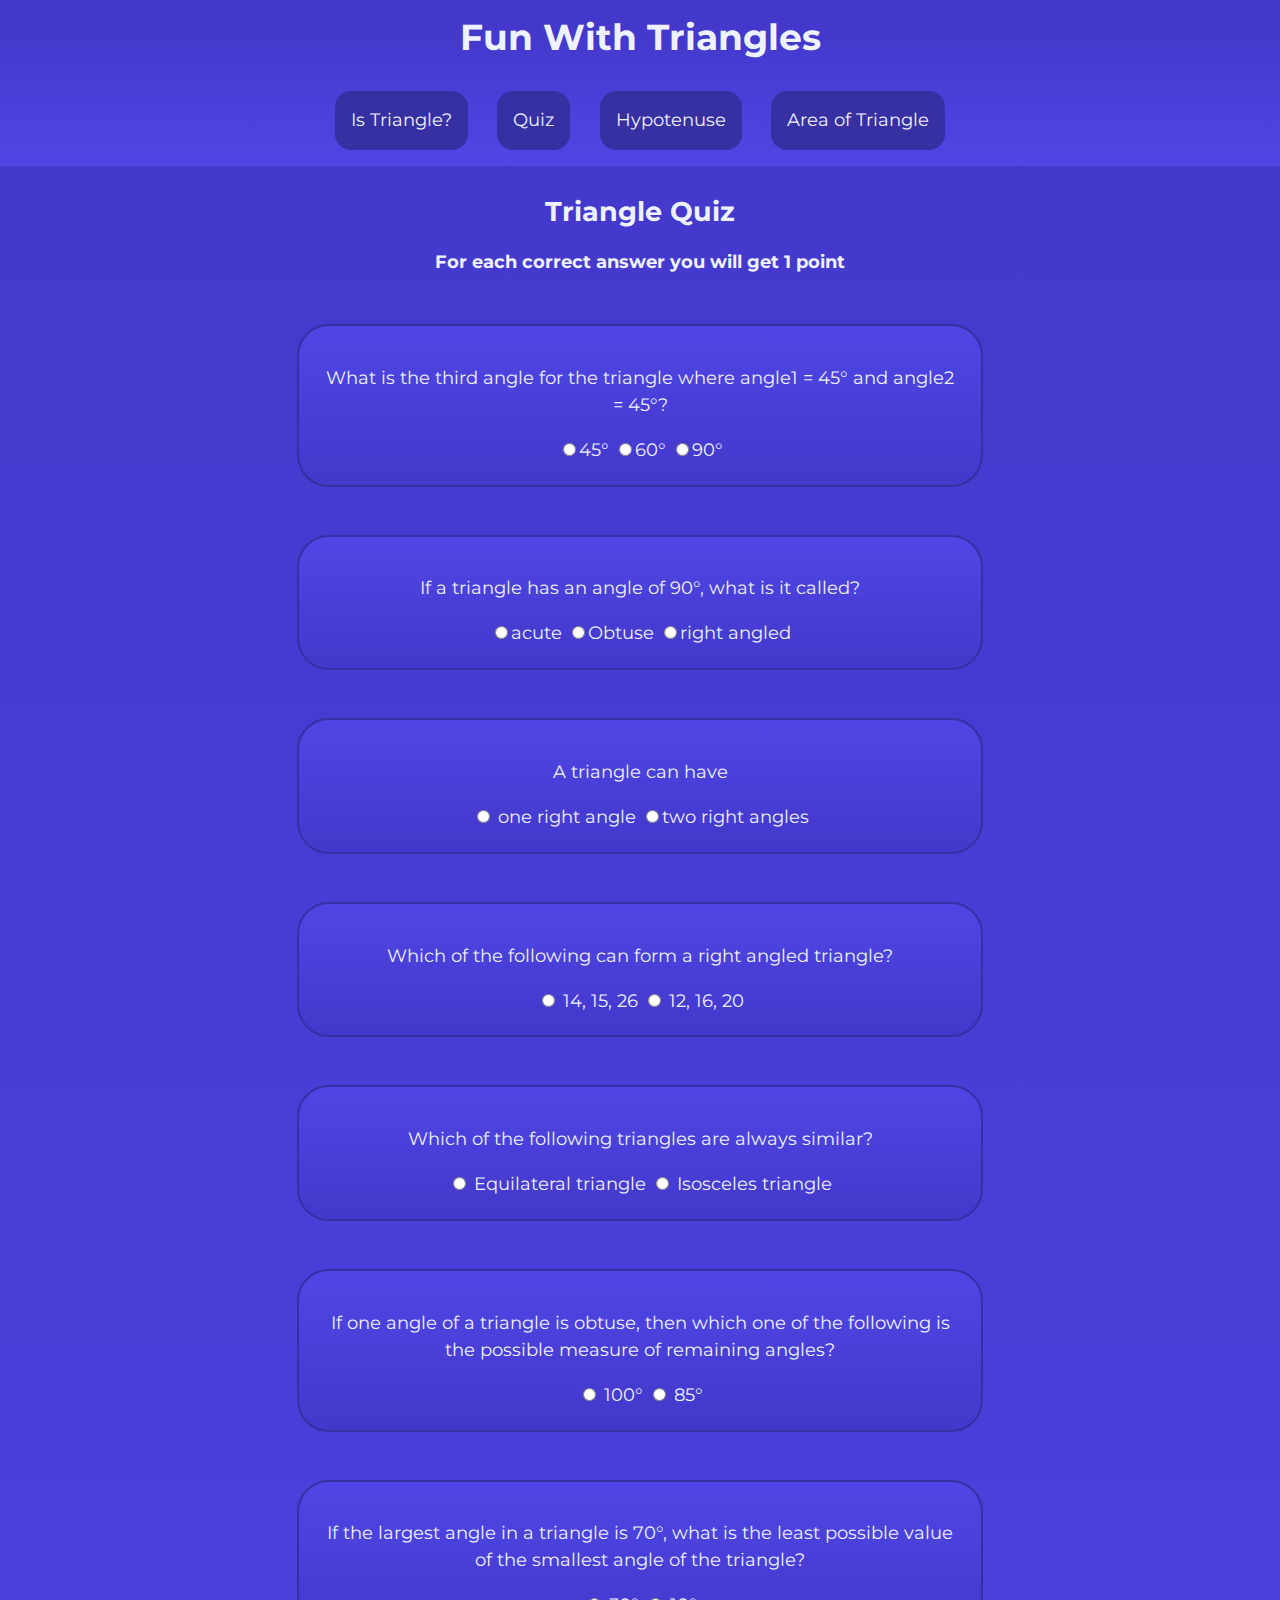
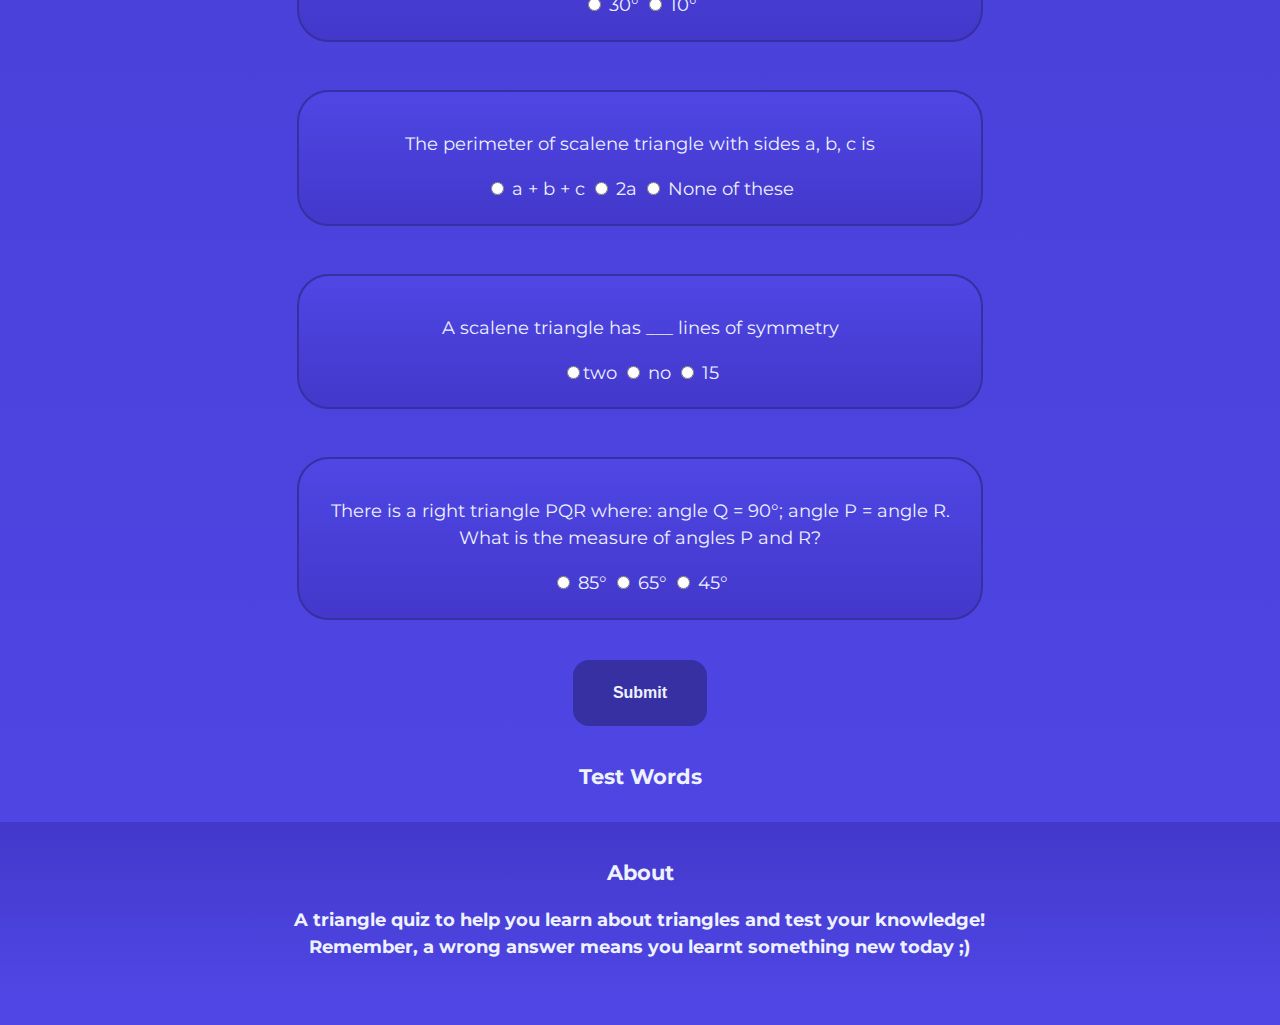
==== index.html @ 400bb60c "initial commit: styled index.html" ====
<!DOCTYPE html>
<html lang="en">
  <head>
    <meta charset="UTF-8" />
    <meta http-equiv="X-UA-Compatible" content="IE=edge" />
    <meta name="viewport" content="width=device-width, initial-scale=1.0" />
    <title>Quiz</title>
    <link rel="stylesheet" href="style.css" />
  </head>
  <body>
    <header class="hero">
      <h1>Fun With Triangles</h1>
      <nav>
        <a href="isTriangle.html">Is Triangle?</a>
        <a href="index.html" class="active">Quiz</a>
        <a href="hypotenuse.html">Hypotenuse</a>
        <a href="areaOfTriangle.html">Area of Triangle</a>
      </nav>
    </header>

    <main class="quiz">
      <h2>Triangle Quiz</h2>
      <h4>For each correct answer you will get 1 point</h4>
      <form class="quiz-form">
        <div class="question-container">
          <p>
            What is the third angle for the triangle where angle1 = 45° and
            angle2 = 45°?
          </p>
          <label>
            <input type="radio" name="question1" value="45°" />45°
          </label>
          <label>
            <input type="radio" name="question1" value="60°" />60°
          </label>
          <label>
            <input type="radio" name="question1" value="90°" />90°
          </label>
        </div>

        <div class="question-container">
          <p>If a triangle has an angle of 90°, what is it called?</p>
          <label>
            <input type="radio" name="question2" value="acute" />acute
          </label>
          <label>
            <input type="radio" name="question2" value="Obtuse" />Obtuse
          </label>
          <label>
            <input type="radio" name="question2" value="right angled" />right
            angled
          </label>
        </div>
        <div class="question-container">
          <p>A triangle can have</p>
          <label>
            <input type="radio" name="question3" value="one right angle" />
            one right angle
          </label>
          <label
            ><input type="radio" name="question3" value="two right angles" />two
            right angles</label
          >
        </div>
        <div class="question-container">
          <p>Which of the following can form a right angled triangle?</p>
          <label>
            <input type="radio" name="question4" value="14, 15, 26" />
            14, 15, 26
          </label>
          <label>
            <input type="radio" name="question4" value="12, 16, 20" />
            12, 16, 20</label
          >
        </div>
        <div class="question-container">
          <p>Which of the following triangles are always similar?</p>
          <label>
            <input type="radio" name="question5" value="Equilateral triangle" />
            Equilateral triangle
          </label>
          <label>
            <input type="radio" name="question5" value="Isosceles triangle" />
            Isosceles triangle</label
          >
        </div>
        <div class="question-container">
          <p>
            If one angle of a triangle is obtuse, then which one of the
            following is the possible measure of remaining angles?
          </p>
          <label>
            <input type="radio" name="question6" value="100°" />
            100°
          </label>
          <label>
            <input type="radio" name="question6" value="85°" />
            85°</label
          >
        </div>

        <div class="question-container">
          <p>
            If the largest angle in a triangle is 70°, what is the least
            possible value of the smallest angle of the triangle?
          </p>
          <label>
            <input type="radio" name="question7" value="30°" />
            30°
          </label>
          <label>
            <input type="radio" name="question7" value="10°" />
            10°
          </label>
        </div>

        <div class="question-container">
          <p>The perimeter of scalene triangle with sides a, b, c is</p>
          <label>
            <input type="radio" name="question8" value="a + b + c" />
            a + b + c
          </label>
          <label>
            <input type="radio" name="question8" value="2a" />
            2a
          </label>
          <label>
            <input type="radio" name="question8" value="None of these" />
            None of these
          </label>
        </div>

        <div class="question-container">
          <p>A scalene triangle has ___ lines of symmetry</p>
          <label>
            <input type="radio" name="question9" value="two" />two
          </label>
          <label>
            <input type="radio" name="question9" value="no" />
            no
          </label>
          <label>
            <input type="radio" name="question9" value="15" />
            15
          </label>
        </div>

        <div class="question-container">
          <p>
            There is a right triangle PQR where: angle Q = 90°; angle P = angle
            R. What is the measure of angles P and R?
          </p>
          <label>
            <input type="radio" name="question10" value="85°" />
            85°
          </label>
          <label>
            <input type="radio" name="question10" value="65°" />
            65°
          </label>
          <label>
            <input type="radio" name="question10" value="45°" />
            45°
          </label>
        </div>
      </form>
      <button class="submit-button">Submit</button>
      <h3 class="output">Test Words</h3>
    </main>

    <footer class="footer">
        <h3>About</h3>
        <p>A triangle quiz to help you learn about triangles and test your knowledge! Remember, a wrong answer means you learnt something new today ;)</p>
    </footer>
  </body>
</html>
---- style.css ----
@import url("https://fonts.googleapis.com/css2?family=Montserrat:wght@400;700;800&display=swap");

/**Basic Setup**/

:root {
  --primary-color: #4338ca;
  --text-color-light: #eef2ff;
  --gradient-dark: var(--primary-color);
  --gradient-light: #4f46e5;
  --button-color: #3730a3;
  --quiz-border: #3730a3;
}

body {
  background-image: linear-gradient(
    var(--gradient-dark),
    var(--gradient-light)
  );
  font-family: "Montserrat", sans-serif;
  margin: 0;
  padding: 0;
  box-sizing: border-box;
  text-rendering: optimizeLegibility;
  text-align: center;
  color: var(--text-color-light);
  font-size: 18px;
  line-height: 150%;
}

h2 {
  margin-top: 2rem;
  font-weight: bolder;
}

h3 {
  font-weight: bolder;
}

/**Header**/

.hero {
  background-image: linear-gradient(
    var(--gradient-dark),
    var(--gradient-light)
  );
}

nav {
  display: flex;
  margin: 1rem auto;
  width: 50%;
}

nav a {
  margin: 1rem auto;
  display: inline;
  text-decoration: none;
  color: var(--text-color-light);
  padding: 1rem;
  background-color: var(--button-color);
  border-radius: 1rem;
}

/**Quiz**/

.quiz-form {
  display: flex;
  flex-direction: column;
}

.question-container {
  border: 2px solid var(--quiz-border);
  width: 50%;
  margin: 1.5rem auto;
  padding: 1.3rem;
  border-radius: 2rem;
  background-image: linear-gradient(
    var(--gradient-light),
    var(--gradient-dark)
  );
}

.submit-button {
  margin: 1rem auto;
  padding: 0.5rem 1.5rem;
  background-color: var(--button-color);
  border: 1rem solid var(--quiz-border);
  border-radius: 1rem;
  color: var(--text-color-light);
  font-size: 16px;
  font-weight: bold;
}

.footer {
  background-image: linear-gradient(
    var(--gradient-dark),
    var(--gradient-light)
  );
  padding: 1rem;
  margin: 2rem auto;
}

.footer p {
  width: 60%;
  margin: 1rem auto;
  font-weight: bold;
}
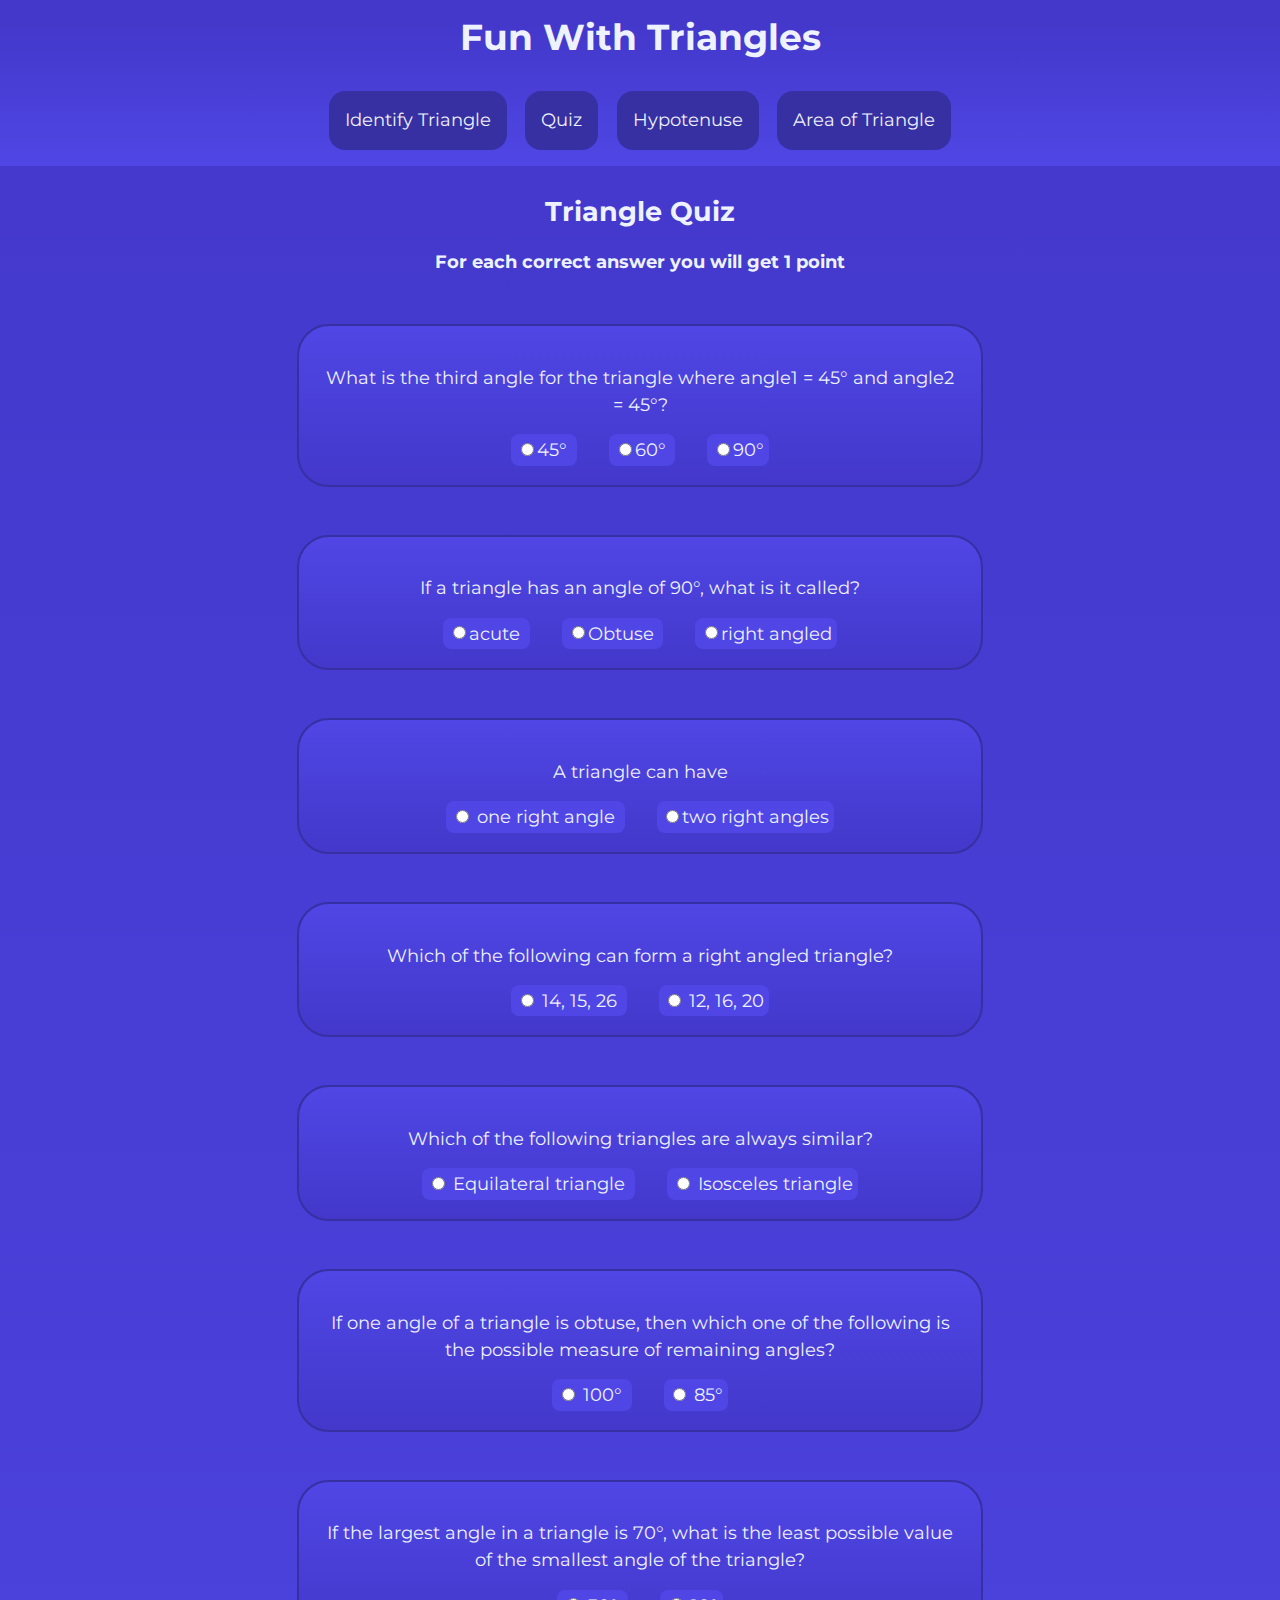
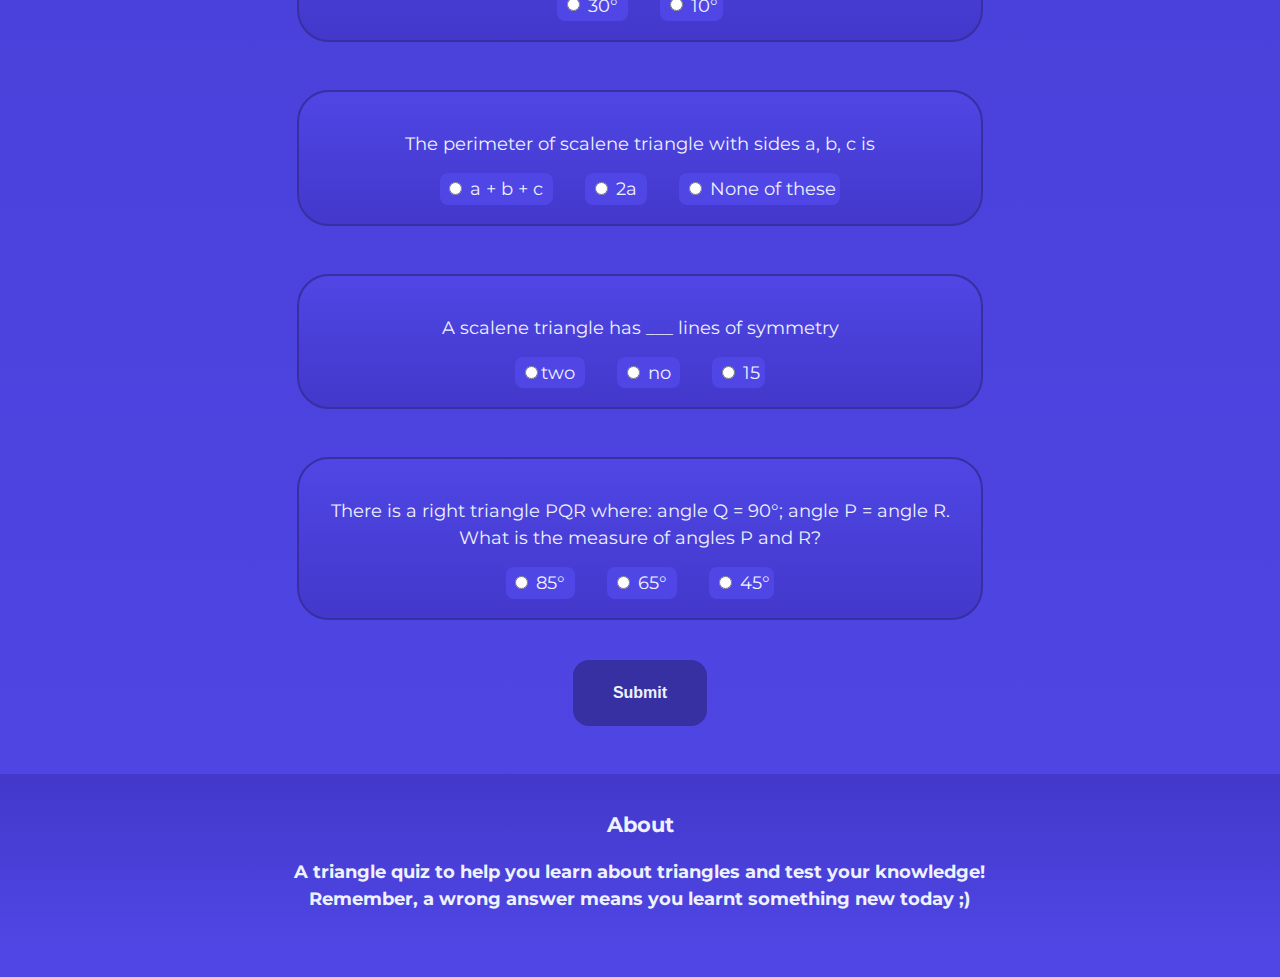
==== commit 3b707dd6: "feat: added functionality to quiz, updated style" ====
--- a/index.html
+++ b/index.html
@@ -11,7 +11,7 @@
     <header class="hero">
       <h1>Fun With Triangles</h1>
       <nav>
-        <a href="isTriangle.html">Is Triangle?</a>
+        <a href="identifyTriangle.html">Identify Triangle</a>
         <a href="index.html" class="active">Quiz</a>
         <a href="hypotenuse.html">Hypotenuse</a>
         <a href="areaOfTriangle.html">Area of Triangle</a>
@@ -27,59 +27,59 @@
             What is the third angle for the triangle where angle1 = 45° and
             angle2 = 45°?
           </p>
-          <label>
+          <label class="option-box">
             <input type="radio" name="question1" value="45°" />45°
           </label>
-          <label>
+          <label class="option-box">
             <input type="radio" name="question1" value="60°" />60°
           </label>
-          <label>
+          <label class="option-box">
             <input type="radio" name="question1" value="90°" />90°
           </label>
         </div>
 
         <div class="question-container">
           <p>If a triangle has an angle of 90°, what is it called?</p>
-          <label>
+          <label class="option-box">
             <input type="radio" name="question2" value="acute" />acute
           </label>
-          <label>
+          <label class="option-box">
             <input type="radio" name="question2" value="Obtuse" />Obtuse
           </label>
-          <label>
+          <label class="option-box">
             <input type="radio" name="question2" value="right angled" />right
             angled
           </label>
         </div>
         <div class="question-container">
           <p>A triangle can have</p>
-          <label>
+          <label class="option-box">
             <input type="radio" name="question3" value="one right angle" />
             one right angle
           </label>
-          <label
+          <label class="option-box"
             ><input type="radio" name="question3" value="two right angles" />two
             right angles</label
           >
         </div>
         <div class="question-container">
           <p>Which of the following can form a right angled triangle?</p>
-          <label>
+          <label class="option-box">
             <input type="radio" name="question4" value="14, 15, 26" />
             14, 15, 26
           </label>
-          <label>
+          <label class="option-box">
             <input type="radio" name="question4" value="12, 16, 20" />
             12, 16, 20</label
           >
         </div>
         <div class="question-container">
           <p>Which of the following triangles are always similar?</p>
-          <label>
+          <label class="option-box">
             <input type="radio" name="question5" value="Equilateral triangle" />
             Equilateral triangle
           </label>
-          <label>
+          <label class="option-box">
             <input type="radio" name="question5" value="Isosceles triangle" />
             Isosceles triangle</label
           >
@@ -89,11 +89,11 @@
             If one angle of a triangle is obtuse, then which one of the
             following is the possible measure of remaining angles?
           </p>
-          <label>
+          <label class="option-box">
             <input type="radio" name="question6" value="100°" />
             100°
           </label>
-          <label>
+          <label class="option-box">
             <input type="radio" name="question6" value="85°" />
             85°</label
           >
@@ -104,11 +104,11 @@
             If the largest angle in a triangle is 70°, what is the least
             possible value of the smallest angle of the triangle?
           </p>
-          <label>
+          <label class="option-box">
             <input type="radio" name="question7" value="30°" />
             30°
           </label>
-          <label>
+          <label class="option-box">
             <input type="radio" name="question7" value="10°" />
             10°
           </label>
@@ -116,15 +116,15 @@
 
         <div class="question-container">
           <p>The perimeter of scalene triangle with sides a, b, c is</p>
-          <label>
+          <label class="option-box">
             <input type="radio" name="question8" value="a + b + c" />
             a + b + c
           </label>
-          <label>
+          <label class="option-box">
             <input type="radio" name="question8" value="2a" />
             2a
           </label>
-          <label>
+          <label class="option-box">
             <input type="radio" name="question8" value="None of these" />
             None of these
           </label>
@@ -132,14 +132,14 @@
 
         <div class="question-container">
           <p>A scalene triangle has ___ lines of symmetry</p>
-          <label>
+          <label class="option-box">
             <input type="radio" name="question9" value="two" />two
           </label>
-          <label>
+          <label class="option-box">
             <input type="radio" name="question9" value="no" />
             no
           </label>
-          <label>
+          <label class="option-box">
             <input type="radio" name="question9" value="15" />
             15
           </label>
@@ -150,27 +150,32 @@
             There is a right triangle PQR where: angle Q = 90°; angle P = angle
             R. What is the measure of angles P and R?
           </p>
-          <label>
+          <label class="option-box">
             <input type="radio" name="question10" value="85°" />
             85°
           </label>
-          <label>
+          <label class="option-box">
             <input type="radio" name="question10" value="65°" />
             65°
           </label>
-          <label>
+          <label class="option-box">
             <input type="radio" name="question10" value="45°" />
             45°
           </label>
         </div>
       </form>
       <button class="submit-button">Submit</button>
-      <h3 class="output">Test Words</h3>
+      <h3 class="output"></h3>
     </main>
 
     <footer class="footer">
-        <h3>About</h3>
-        <p>A triangle quiz to help you learn about triangles and test your knowledge! Remember, a wrong answer means you learnt something new today ;)</p>
+      <h3>About</h3>
+      <p>
+        A triangle quiz to help you learn about triangles and test your
+        knowledge! Remember, a wrong answer means you learnt something new today
+        ;)
+      </p>
     </footer>
+    <script src="./javaScript/quiz.js"></script>
   </body>
 </html>
--- a/style.css
+++ b/style.css
@@ -5,10 +5,13 @@
 :root {
   --primary-color: #4338ca;
   --text-color-light: #eef2ff;
+  --text-color-dark: #312e81;
   --gradient-dark: var(--primary-color);
   --gradient-light: #4f46e5;
   --button-color: #3730a3;
   --quiz-border: #3730a3;
+  --input-background: #818cf8;
+  --input-border: #3730a3;
 }
 
 body {
@@ -61,7 +64,9 @@
   border-radius: 1rem;
 }
 
-/**Quiz**/
+/************/
+/** QUIZ **/
+/***********/
 
 .quiz-form {
   display: flex;
@@ -91,6 +96,56 @@
   font-weight: bold;
 }
 
+.option-box {
+  border-radius: 0.5rem;
+  margin: 1rem;
+  padding: 0.3rem;
+  background-color: #4f46e5;
+}
+
+/***********************/
+/** IDENTIFY TRIANGLE **/
+/***********************/
+
+.identify-triangle {
+  display: flex;
+  flex-direction: column;
+  background-image: linear-gradient(
+    var(--gradient-light),
+    var(--gradient-dark)
+  );
+  width: 50%;
+  margin: 2rem auto;
+  padding: 2rem;
+  border-radius: 2rem;
+}
+
+.input-label {
+  font-size: 22px;
+  font-weight: bold;
+}
+
+.angle-input {
+  padding: 0.8rem;
+  border-radius: 1rem;
+  border: 1px solid var(--input-border);
+  background-color: var(--input-background);
+  color: var(--text-color-dark);
+  font-weight: bolder;
+}
+
+.identify-button {
+  margin: 1.5rem auto;
+  padding: 0.1rem 1rem;
+  background-color: var(--button-color);
+  border: 1rem solid var(--quiz-border);
+  border-radius: 1rem;
+  color: var(--text-color-light);
+  font-size: 16px;
+  font-weight: bold;
+}
+/**Footer**/
+
 .footer {
   background-image: linear-gradient(
     var(--gradient-dark),
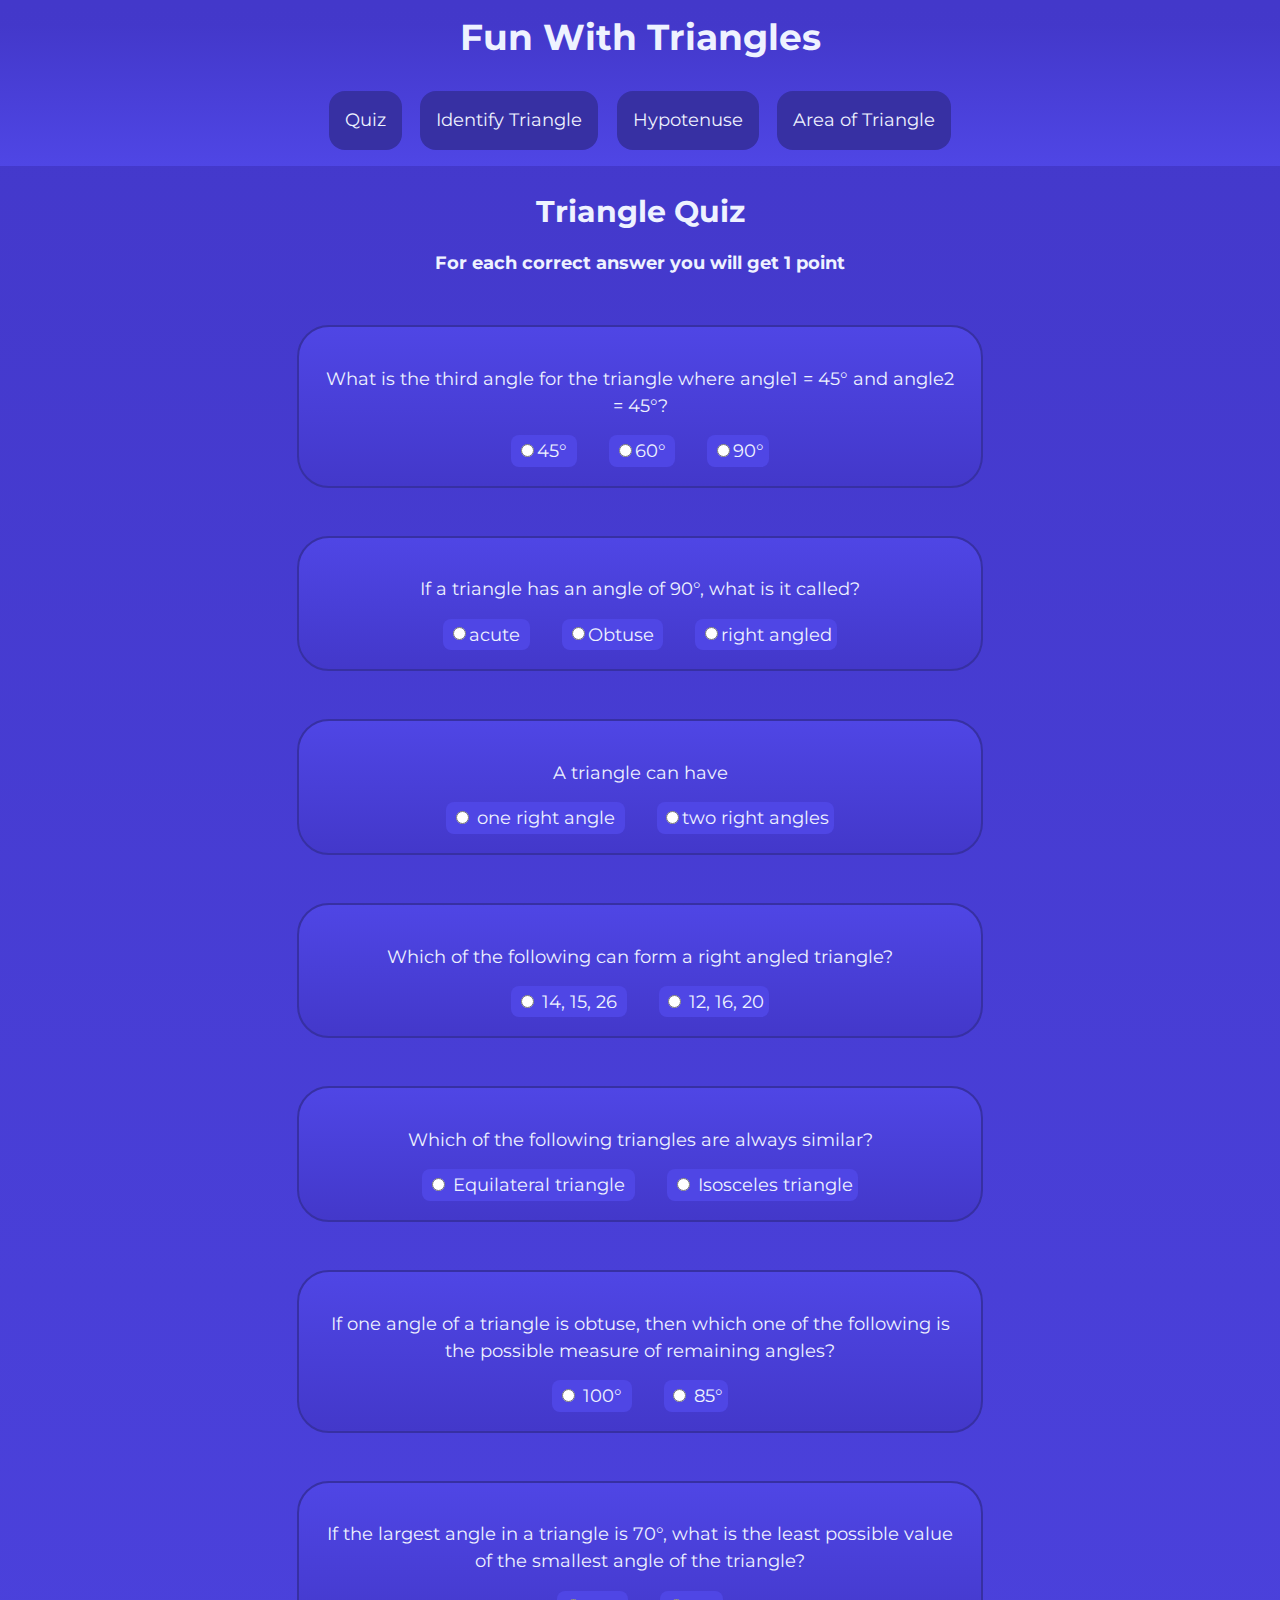
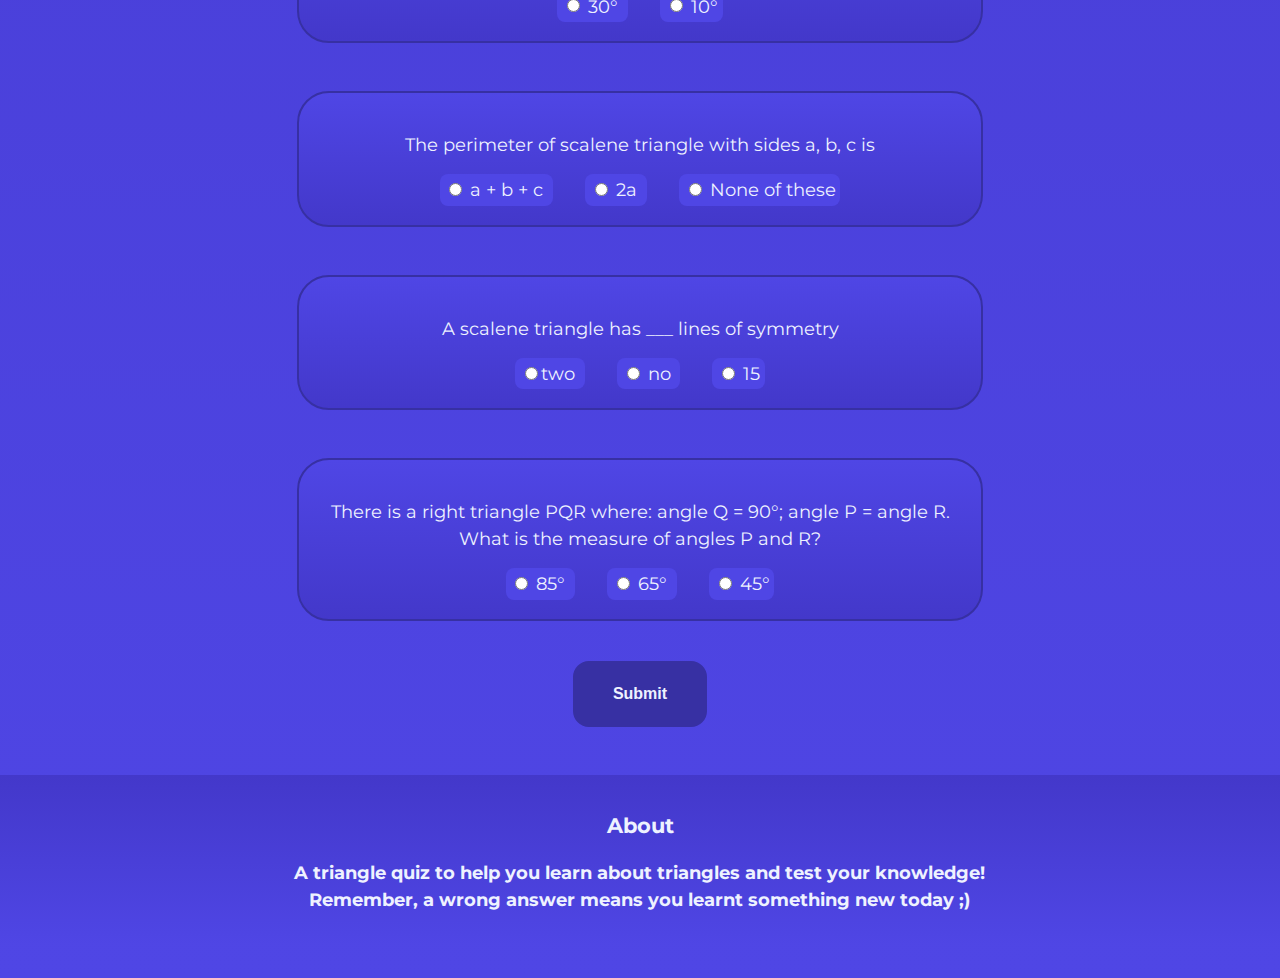
==== commit 5e03cf7f: "feat: added javascript to area calc, added style" ====
--- a/index.html
+++ b/index.html
@@ -11,8 +11,8 @@
     <header class="hero">
       <h1>Fun With Triangles</h1>
       <nav>
+        <a href="index.html" class="active">Quiz</a>
         <a href="identifyTriangle.html">Identify Triangle</a>
-        <a href="index.html" class="active">Quiz</a>
         <a href="hypotenuse.html">Hypotenuse</a>
         <a href="areaOfTriangle.html">Area of Triangle</a>
       </nav>
--- a/style.css
+++ b/style.css
@@ -31,6 +31,7 @@
 }
 
 h2 {
+  font-size: 30px;  
   margin-top: 2rem;
   font-weight: bolder;
 }
@@ -144,6 +145,68 @@
   font-size: 16px;
   font-weight: bold;
 }
+
+/***************************/
+/** HYPOTENUSE CALCULATOR **/
+/***************************/
+
+.calculator {
+  display: flex;
+  flex-direction: column;
+  background-image: linear-gradient(
+    var(--gradient-light),
+    var(--gradient-dark)
+  );
+  width: 50%;
+  margin: 2rem auto;
+  padding: 2rem;
+  border-radius: 2rem;
+}
+
+.input-side {
+  padding: 0.8rem;
+  border-radius: 1rem;
+  border: 1px solid var(--input-border);
+  background-color: var(--input-background);
+  color: var(--text-color-dark);
+  font-weight: bolder;
+}
+
+.calc-hypo-button {
+  margin: 2rem auto;
+  padding: 0.1rem 1rem;
+  background-color: var(--button-color);
+  border: 1rem solid var(--quiz-border);
+  border-radius: 1rem;
+  color: var(--text-color-light);
+  font-size: 16px;
+  font-weight: bold;
+}
+
+/**********************/
+/** AREA CALCULATOR **/
+/*********************/
+
+.input-text {
+  padding: 0.8rem;
+  border-radius: 1rem;
+  border: 1px solid var(--input-border);
+  background-color: var(--input-background);
+  color: var(--text-color-dark);
+  font-weight: bolder;
+}
+
+.calc-area-button {
+  margin: 2rem auto;
+  padding: 0.1rem 1rem;
+  background-color: var(--button-color);
+  border: 1rem solid var(--quiz-border);
+  border-radius: 1rem;
+  color: var(--text-color-light);
+  font-size: 16px;
+  font-weight: bold;
+}
+
 /**Footer**/
 
 .footer {
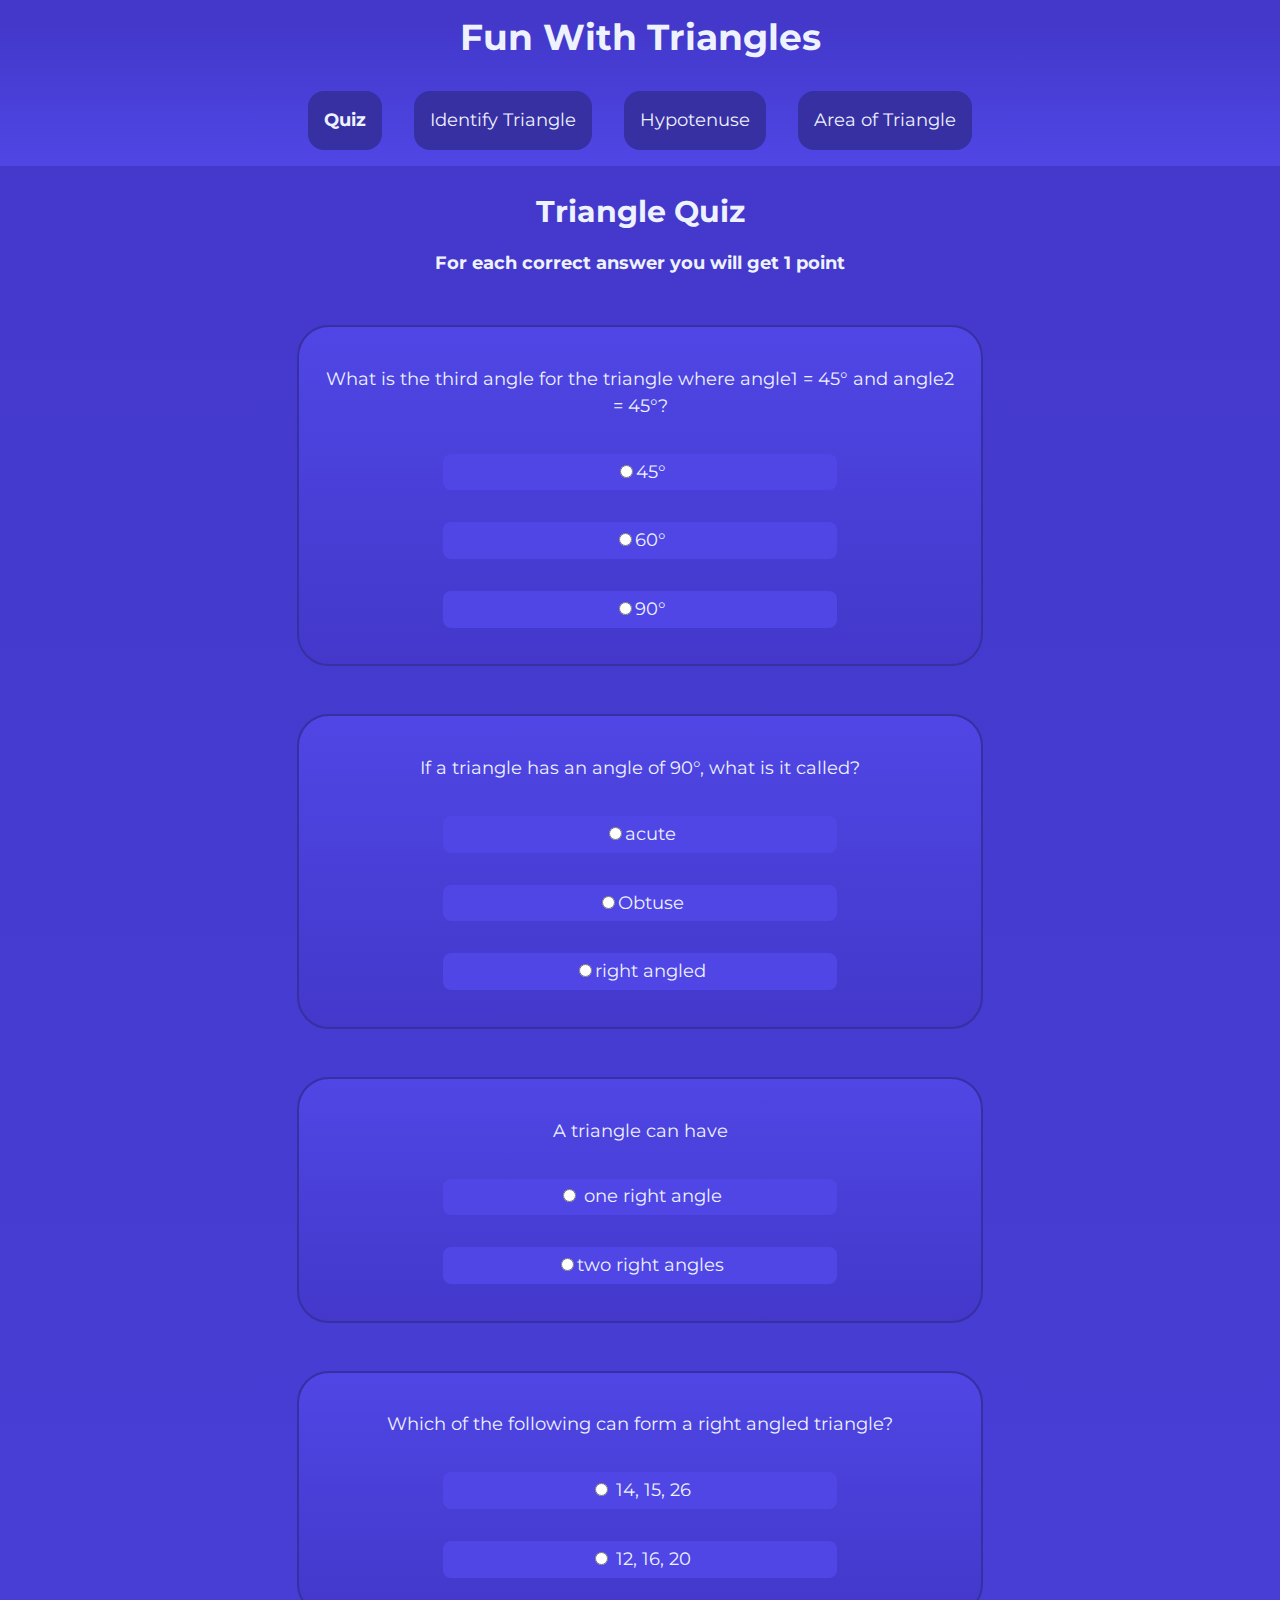
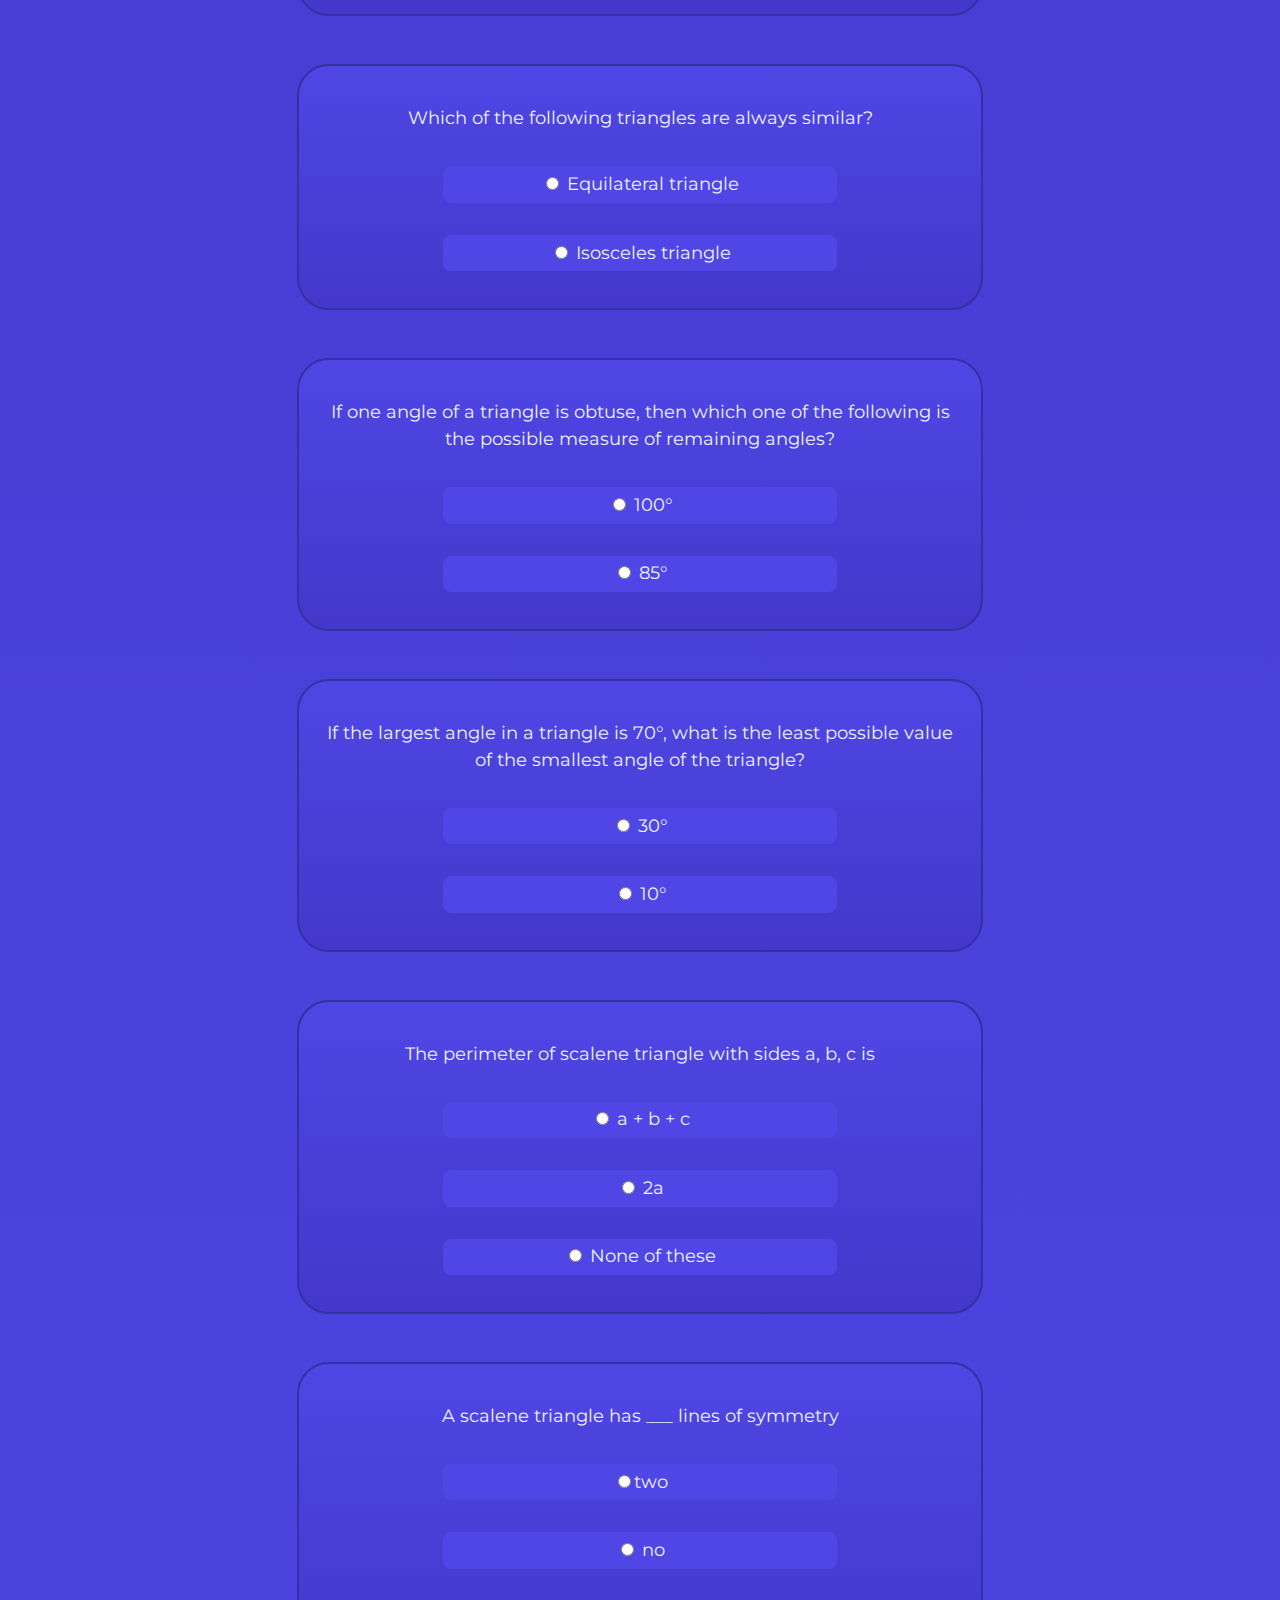
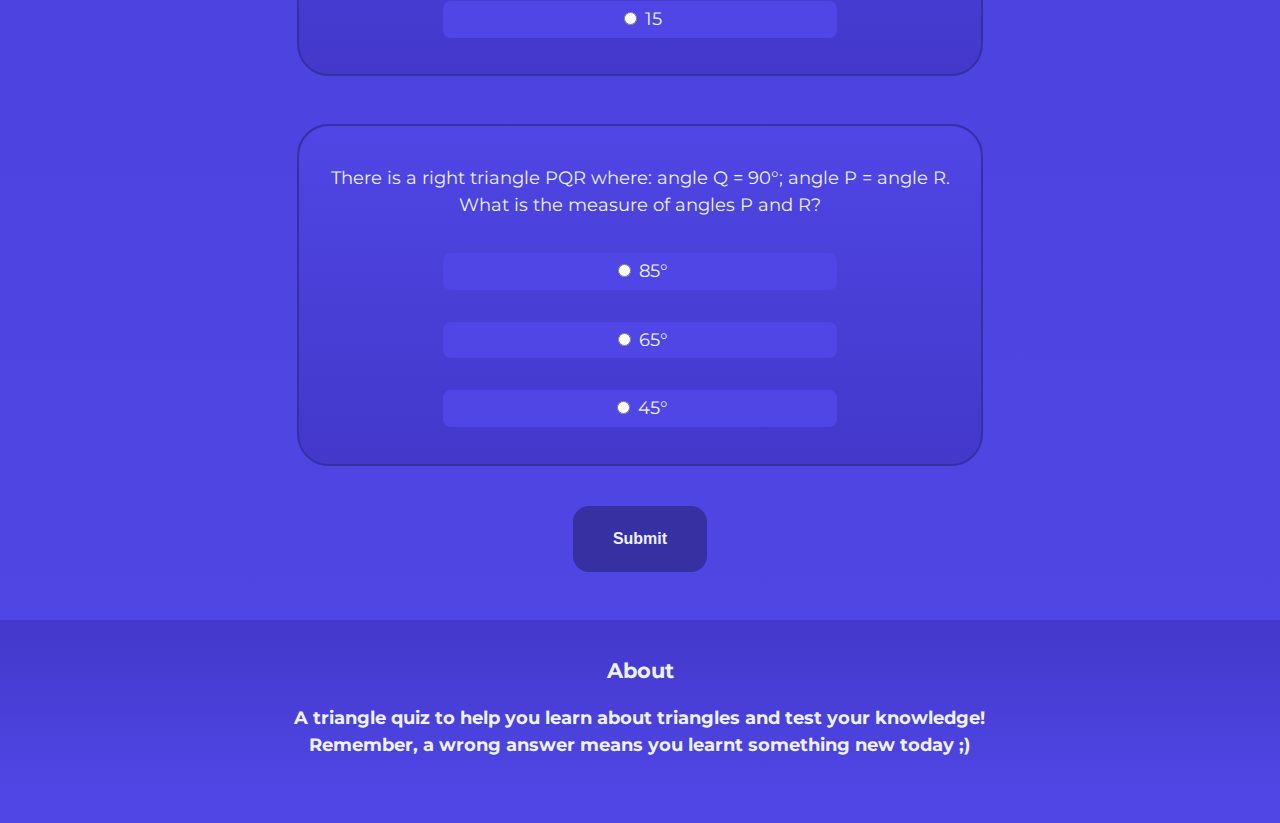
==== commit 351cb562: "feat: added responsiveness" ====
--- a/index.html
+++ b/index.html
@@ -11,14 +11,14 @@
     <header class="hero">
       <h1>Fun With Triangles</h1>
       <nav>
-        <a href="index.html" class="active">Quiz</a>
-        <a href="identifyTriangle.html">Identify Triangle</a>
-        <a href="hypotenuse.html">Hypotenuse</a>
-        <a href="areaOfTriangle.html">Area of Triangle</a>
+        <a href="index.html#button-target" class="active">Quiz</a>
+        <a href="identifyTriangle.html#button-target">Identify Triangle</a>
+        <a href="hypotenuse.html#button-target">Hypotenuse</a>
+        <a href="areaOfTriangle.html#button-target">Area of Triangle</a>
       </nav>
     </header>
 
-    <main class="quiz">
+    <main class="quiz" id="button-target">
       <h2>Triangle Quiz</h2>
       <h4>For each correct answer you will get 1 point</h4>
       <form class="quiz-form">
--- a/style.css
+++ b/style.css
@@ -31,9 +31,21 @@
 }
 
 h2 {
-  font-size: 30px;  
+  font-size: 30px;
   margin-top: 2rem;
   font-weight: bolder;
+}
+
+@media only screen and (max-width: 357px) {
+  h2 {
+    font-size: 28px;
+  }
+}
+
+@media only screen and (max-width: 333px) {
+  h2 {
+    font-size: 26px;
+  }
 }
 
 h3 {
@@ -49,20 +61,48 @@
   );
 }
 
+@media only screen and (max-width: 639px) {
+  .hero {
+    height: 85vh;
+  }
+}
+
+@media only screen and (max-width: 358px) {
+  h1 {
+    font-size: 30px;
+  }
+}
+
 nav {
   display: flex;
   margin: 1rem auto;
-  width: 50%;
+  justify-content: center;
+}
+
+@media only screen and (max-width: 695px) {
+  nav {
+    flex-wrap: wrap;
+  }
 }
 
 nav a {
-  margin: 1rem auto;
+  margin: 1rem;
   display: inline;
   text-decoration: none;
   color: var(--text-color-light);
   padding: 1rem;
   background-color: var(--button-color);
   border-radius: 1rem;
+}
+
+@media only screen and (max-width: 695px) {
+  nav a {
+    width: 40%;
+  }
+}
+
+.active {
+  font-weight: bolder;
 }
 
 /************/
@@ -84,6 +124,26 @@
     var(--gradient-light),
     var(--gradient-dark)
   );
+  display: flex;
+  flex-direction: column;
+}
+
+@media only screen and (max-width: 692px) {
+  .question-container {
+    width: 60%;
+  }
+}
+
+@media only screen and (max-width: 577px) {
+  .question-container {
+    width: 70%;
+  }
+}
+
+@media only screen and (max-width: 494px) {
+  .question-container {
+    width: 80%;
+  }
 }
 
 .submit-button {
@@ -99,9 +159,10 @@
 
 .option-box {
   border-radius: 0.5rem;
-  margin: 1rem;
+  margin: 1rem auto;
   padding: 0.3rem;
   background-color: #4f46e5;
+  width: 60%;
 }
 
 /***********************/
@@ -121,6 +182,24 @@
   border-radius: 2rem;
 }
 
+@media only screen and (max-width: 695px) {
+  .identify-triangle {
+    width: 60%;
+  }
+}
+
+@media only screen and (max-width: 577px) {
+  .identify-triangle {
+    width: 70%;
+  }
+}
+
+@media only screen and (max-width: 494px) {
+  .identify-triangle {
+    width: 80%;
+  }
+}
+
 .input-label {
   font-size: 22px;
   font-weight: bold;
@@ -163,6 +242,24 @@
   border-radius: 2rem;
 }
 
+@media only screen and (max-width: 695px) {
+  .calculator {
+    width: 60%;
+  }
+}
+
+@media only screen and (max-width: 577px) {
+  .calculator {
+    width: 70%;
+  }
+}
+
+@media only screen and (max-width: 494px) {
+  .calculator {
+    width: 80%;
+  }
+}
+
 .input-side {
   padding: 0.8rem;
   border-radius: 1rem;
@@ -223,3 +320,21 @@
   margin: 1rem auto;
   font-weight: bold;
 }
+
+@media only screen and (max-width: 783px) {
+  .footer p {
+    width: 80%;
+  }
+}
+
+@media only screen and (max-width: 499px) {
+  .footer p {
+    width: 90%;
+  }
+}
+
+@media only screen and (max-width: 375px) {
+  .footer p {
+    width: 95%;
+  }
+}
